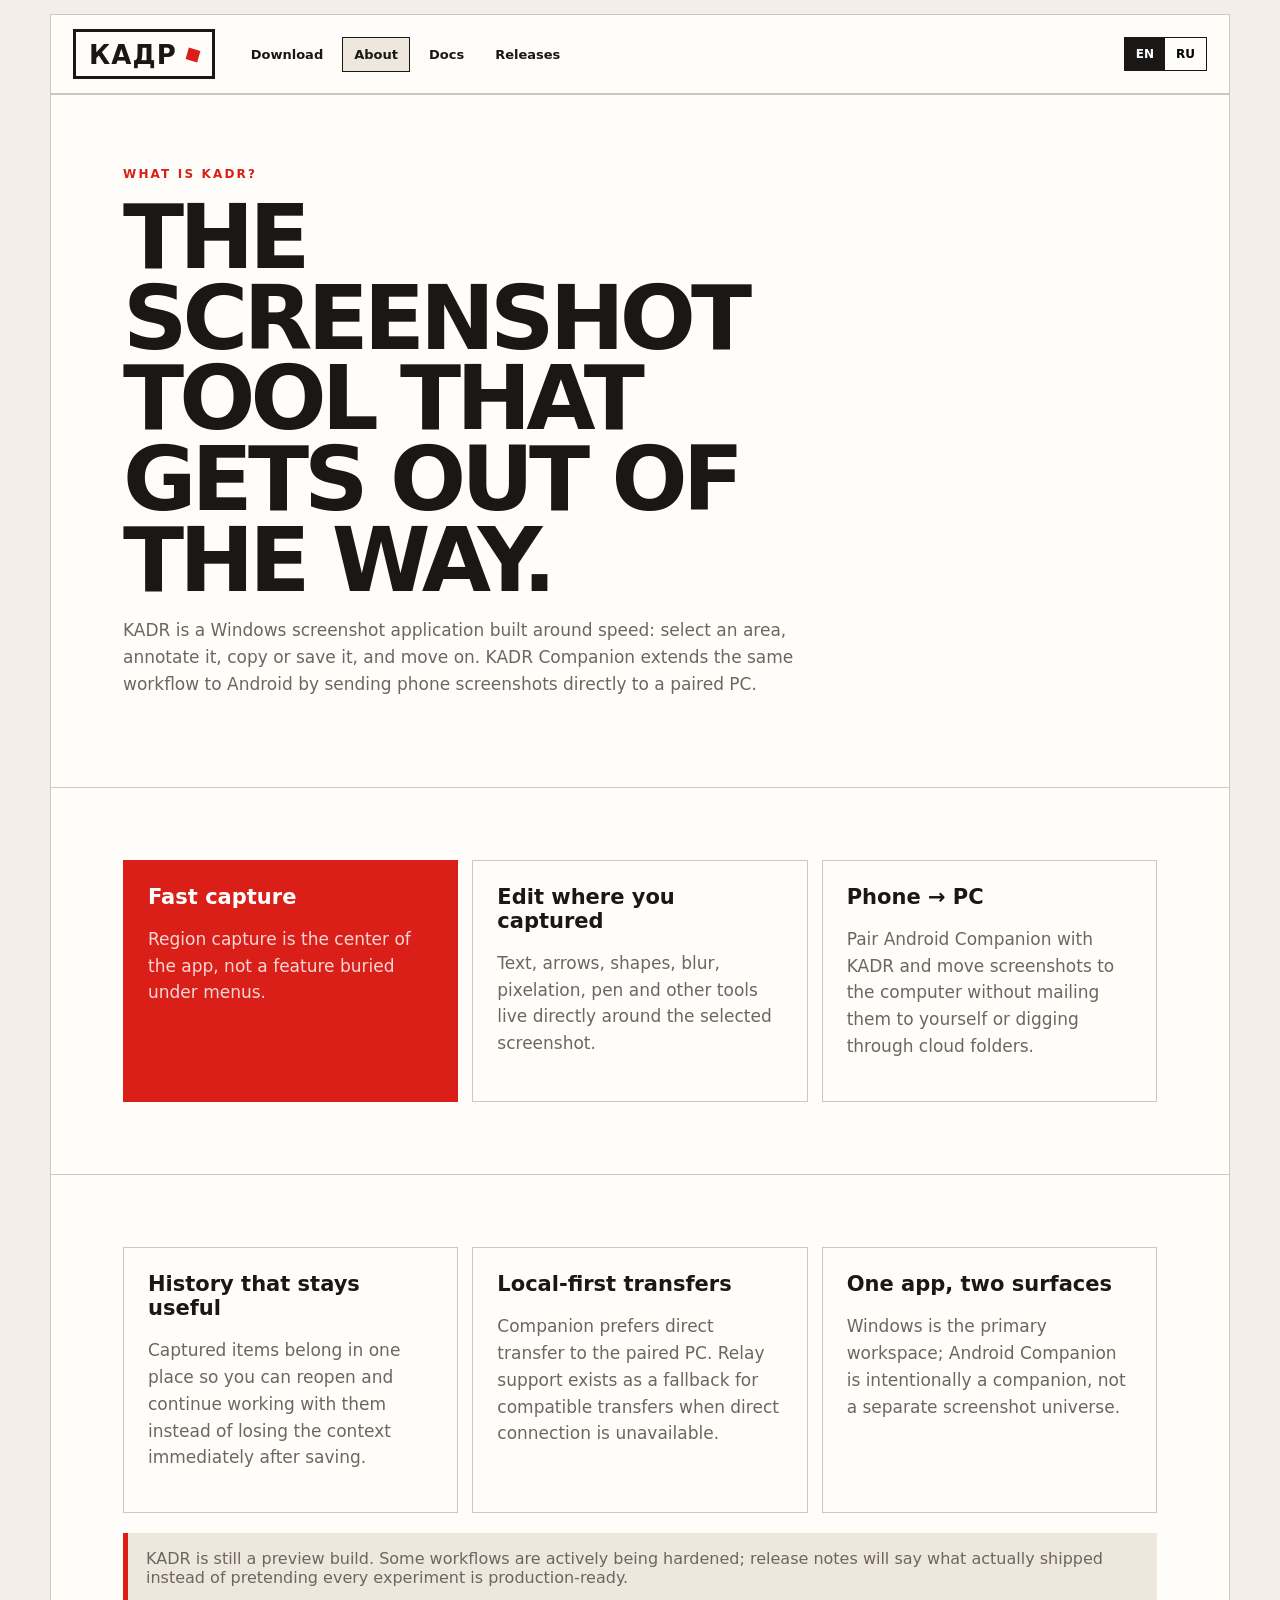
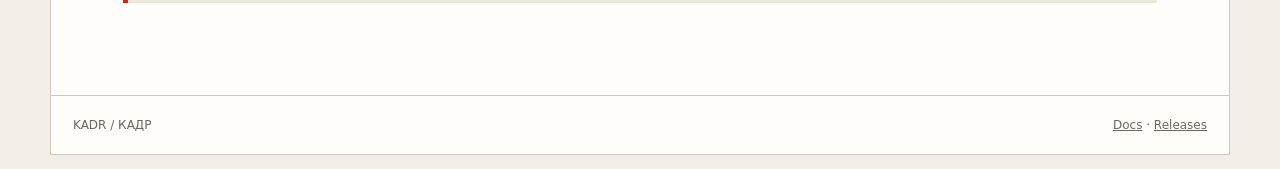
==== about/index.html @ d213fd7e "site: add bilingual KADR product description" ====
<!doctype html><html lang="en" data-ui-lang="en"><head><meta charset="utf-8"><meta name="viewport" content="width=device-width,initial-scale=1"><title>KADR / КАДР — About</title><meta name="description" content="What KADR is and how KADR Companion connects Android screenshots to your PC."><link rel="stylesheet" href="../assets/site.css"></head><body><div class="shell"><header class="topbar"><a class="brand" href="../">КАДР <i></i></a><nav class="nav"><a href="../" data-lang="en">Download</a><a href="../" data-lang="ru">Скачать</a><a class="active" href="./" data-lang="en">About</a><a class="active" href="./" data-lang="ru">О приложении</a><a href="../docs/">Docs</a><a href="../releases/" data-lang="en">Releases</a><a href="../releases/" data-lang="ru">Обновления</a></nav><div class="lang"><button data-lang-button="en">EN</button><button data-lang-button="ru">RU</button></div></header><section class="section"><div data-lang="en"><div class="eyebrow">What is KADR?</div><h1>THE SCREENSHOT TOOL THAT GETS OUT OF THE WAY.</h1><p>KADR is a Windows screenshot application built around speed: select an area, annotate it, copy or save it, and move on. KADR Companion extends the same workflow to Android by sending phone screenshots directly to a paired PC.</p></div><div data-lang="ru"><div class="eyebrow">Что такое КАДР?</div><h1>СКРИНШОТЕР, КОТОРЫЙ НЕ МЕШАЕТ РАБОТАТЬ.</h1><p>КАДР — приложение для скриншотов в Windows, построенное вокруг скорости: выделили область, при необходимости подписали или отметили, скопировали или сохранили — и дальше по делам. KADR Companion добавляет тот же принцип на Android: скриншоты с телефона можно отправлять прямо на подключённый ПК.</p></div></section><section class="section"><div class="grid"><article class="card red"><h3 data-lang="en">Fast capture</h3><h3 data-lang="ru">Быстрый захват</h3><p data-lang="en">Region capture is the center of the app, not a feature buried under menus.</p><p data-lang="ru">Захват области — основа приложения, а не функция, спрятанная в меню.</p></article><article class="card"><h3 data-lang="en">Edit where you captured</h3><h3 data-lang="ru">Редактирование на месте</h3><p data-lang="en">Text, arrows, shapes, blur, pixelation, pen and other tools live directly around the selected screenshot.</p><p data-lang="ru">Текст, стрелки, фигуры, размытие, пикселизация, перо и другие инструменты работают прямо вокруг выбранного фрагмента.</p></article><article class="card"><h3 data-lang="en">Phone → PC</h3><h3 data-lang="ru">Телефон → ПК</h3><p data-lang="en">Pair Android Companion with KADR and move screenshots to the computer without mailing them to yourself or digging through cloud folders.</p><p data-lang="ru">Подключите Android Companion к КАДР и переносите скриншоты на компьютер без писем самому себе и поиска по облачным папкам.</p></article></div></section><section class="section"><div class="grid"><article class="card"><h3 data-lang="en">History that stays useful</h3><h3 data-lang="ru">Полезная история</h3><p data-lang="en">Captured items belong in one place so you can reopen and continue working with them instead of losing the context immediately after saving.</p><p data-lang="ru">Снимки хранятся в одном месте, чтобы их можно было снова открыть и продолжить работу, а не терять контекст сразу после сохранения.</p></article><article class="card"><h3 data-lang="en">Local-first transfers</h3><h3 data-lang="ru">Передача прежде всего локально</h3><p data-lang="en">Companion prefers direct transfer to the paired PC. Relay support exists as a fallback for compatible transfers when direct connection is unavailable.</p><p data-lang="ru">Companion в первую очередь передаёт файлы напрямую на подключённый ПК. Relay используется как резервный путь для совместимых передач, когда прямое соединение недоступно.</p></article><article class="card"><h3 data-lang="en">One app, two surfaces</h3><h3 data-lang="ru">Одно приложение, два устройства</h3><p data-lang="en">Windows is the primary workspace; Android Companion is intentionally a companion, not a separate screenshot universe.</p><p data-lang="ru">Windows остаётся главным рабочим пространством; Android Companion — именно дополнение, а не отдельная вселенная скриншотов.</p></article></div><div class="note" data-lang="en">KADR is still a preview build. Some workflows are actively being hardened; release notes will say what actually shipped instead of pretending every experiment is production-ready.</div><div class="note" data-lang="ru">КАДР пока находится в стадии preview. Некоторые сценарии ещё активно укрепляются; в обновлениях будет написано только то, что действительно вышло, без попыток выдавать каждый эксперимент за готовый production.</div></section><footer class="footer"><span>KADR / КАДР</span><span><a href="../docs/">Docs</a> · <a href="../releases/">Releases</a></span></footer></div><script src="../assets/site.js"></script></body></html>
---- assets/site.css ----
:root{--paper:#f3eee7;--ink:#191816;--muted:#6d665f;--red:#d91f18;--line:#cfc7bd;--white:#fffdf9;--panel:#eee7de;--yellow:#e5c94b}
*{box-sizing:border-box}html{scroll-behavior:smooth}body{margin:0;min-height:100vh;background:var(--paper);color:var(--ink);font-family:Inter,ui-sans-serif,system-ui,-apple-system,BlinkMacSystemFont,"Segoe UI",sans-serif}a{color:inherit}.shell{width:min(1180px,calc(100% - 28px));margin:14px auto;border:1px solid var(--line);background:var(--white);min-height:calc(100vh - 28px)}.topbar{min-height:76px;border-bottom:1px solid var(--line);display:flex;align-items:center;gap:24px;padding:14px 22px;position:relative}.brand{display:inline-flex;align-items:center;gap:10px;border:3px solid var(--ink);padding:10px 13px 8px;font-size:26px;line-height:1;font-weight:900;letter-spacing:.04em;text-decoration:none}.brand i{display:block;width:12px;height:12px;background:var(--red);transform:rotate(16deg)}.nav{display:flex;gap:7px;flex-wrap:wrap}.nav a{padding:9px 11px;text-decoration:none;font-size:13px;font-weight:800;border:1px solid transparent}.nav a:hover,.nav a.active{border-color:var(--ink);background:var(--panel)}.lang{margin-left:auto;display:flex;border:1px solid var(--ink);background:var(--white)}.lang button{border:0;background:transparent;padding:9px 11px;font:inherit;font-size:12px;font-weight:900;cursor:pointer}.lang button.active{background:var(--ink);color:white}.hero{display:grid;grid-template-columns:1.14fr .86fr;min-height:610px}.hero-copy{padding:clamp(34px,6vw,76px);display:flex;flex-direction:column;justify-content:center}.eyebrow{color:var(--red);font-size:12px;font-weight:900;letter-spacing:.18em;text-transform:uppercase;margin-bottom:16px}h1{margin:0;font-size:clamp(48px,7vw,90px);line-height:.9;letter-spacing:-.055em;max-width:760px}h2{font-size:clamp(28px,4vw,48px);line-height:1;letter-spacing:-.035em;margin:0 0 18px}h3{font-size:21px;margin:0 0 10px}p{font-size:17px;line-height:1.58;color:var(--muted);max-width:720px}.hero-side{border-left:1px solid var(--line);background:var(--panel);padding:clamp(30px,5vw,58px);display:flex;flex-direction:column;justify-content:center;gap:14px;position:relative;overflow:hidden}.hero-side:before{content:"";position:absolute;width:220px;height:34px;background:var(--red);right:-65px;top:60px;transform:rotate(-34deg)}.button{min-height:72px;border:2px solid var(--ink);background:var(--white);text-decoration:none;padding:15px 18px;display:flex;align-items:center;justify-content:space-between;gap:16px;font-weight:900}.button:hover{transform:translate(-2px,-2px)}.button.primary{background:var(--red);border-color:var(--red);color:white}.button small{display:block;font-weight:600;opacity:.7;margin-top:3px}.arrow{font-size:28px}.section{padding:clamp(32px,6vw,72px);border-top:1px solid var(--line)}.grid{display:grid;grid-template-columns:repeat(3,1fr);gap:14px}.card{border:1px solid var(--line);background:var(--white);padding:24px;min-height:180px}.card.red{background:var(--red);color:white;border-color:var(--red)}.card.red p{color:rgba(255,255,255,.82)}.card a{font-weight:900;text-decoration:none}.meta{font-size:12px;color:var(--muted);letter-spacing:.08em;text-transform:uppercase}.doc-layout{display:grid;grid-template-columns:260px 1fr}.sidebar{border-right:1px solid var(--line);padding:28px 22px;background:var(--panel)}.sidebar a{display:block;padding:10px 0;text-decoration:none;font-weight:800;font-size:14px}.content{padding:clamp(32px,6vw,70px);max-width:900px}.content h2{margin-top:44px;font-size:32px}.content h2:first-child{margin-top:0}.content h3{margin-top:28px}.content code{background:var(--panel);padding:2px 6px;border:1px solid var(--line)}.note{border-left:5px solid var(--red);background:var(--panel);padding:16px 18px;margin:20px 0;color:var(--muted)}.release-list{display:grid;gap:14px}.release{border:1px solid var(--line);padding:26px;text-decoration:none;display:grid;grid-template-columns:130px 1fr auto;gap:20px;align-items:start}.release:hover{background:var(--panel)}.release .version{font-weight:950;font-size:18px}.release h3{font-size:26px;margin:0 0 8px}.release p{margin:0}.release-article{padding:clamp(36px,7vw,86px);max-width:900px}.release-article h1{font-size:clamp(46px,7vw,78px)}.release-article .lede{font-size:21px}.release-article ul{font-size:17px;line-height:1.6;color:var(--muted)}.footer{border-top:1px solid var(--line);padding:22px;font-size:12px;color:var(--muted);display:flex;justify-content:space-between;gap:20px;flex-wrap:wrap}[data-lang]{display:none}html[data-ui-lang="en"] [data-lang="en"],html[data-ui-lang="ru"] [data-lang="ru"]{display:block}
@media(max-width:820px){.topbar{align-items:flex-start;flex-wrap:wrap}.nav{order:3;width:100%}.lang{position:absolute;right:18px;top:18px}.hero{grid-template-columns:1fr}.hero-side{border-left:0;border-top:1px solid var(--line);padding-top:76px}.grid{grid-template-columns:1fr}.doc-layout{grid-template-columns:1fr}.sidebar{border-right:0;border-bottom:1px solid var(--line)}.release{grid-template-columns:1fr}.shell{width:calc(100% - 16px);margin:8px auto;min-height:calc(100vh - 16px)}h1{font-size:50px}}
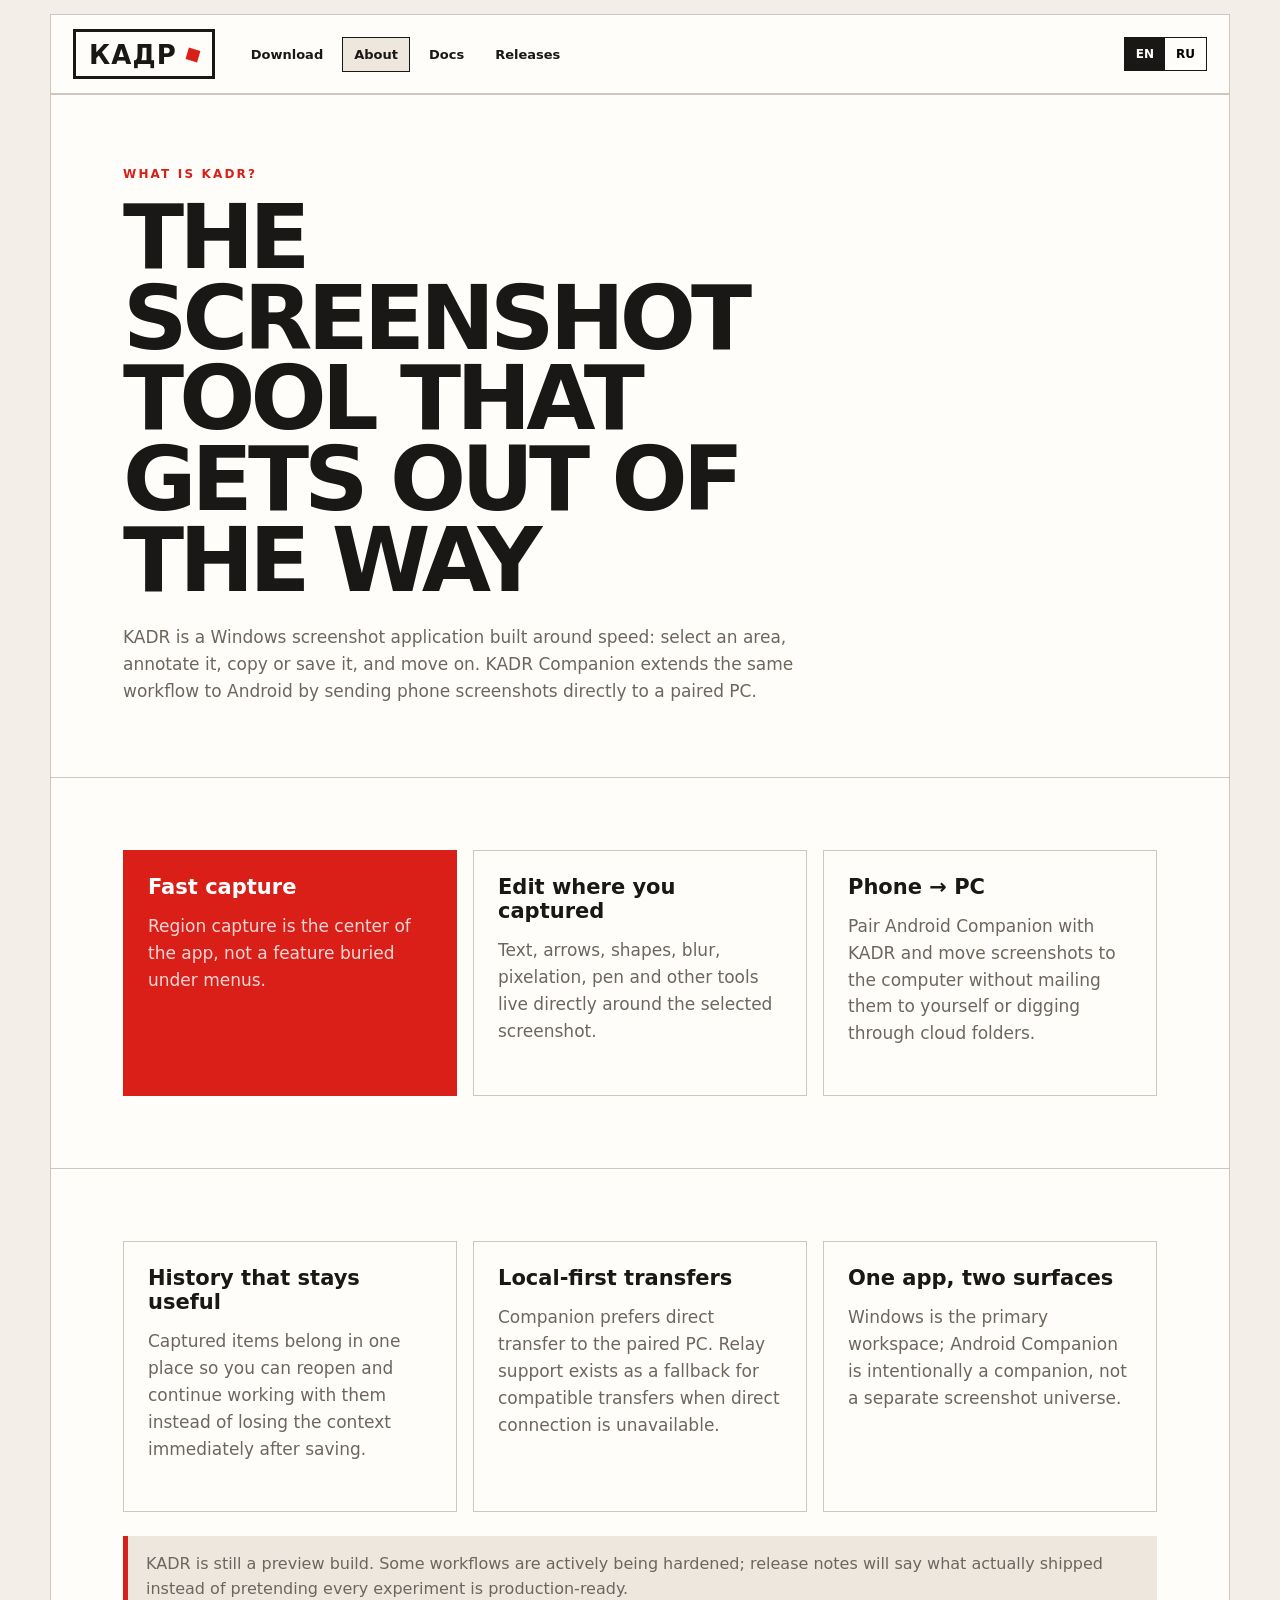
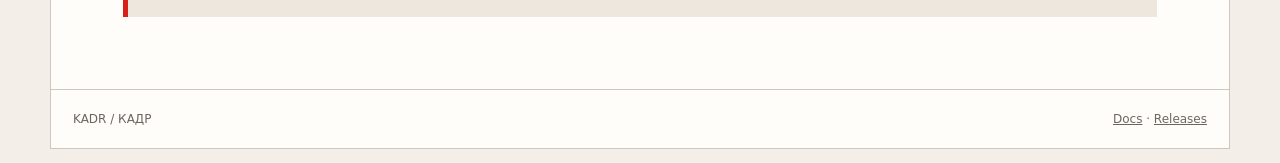
==== commit 0ea7cecd: "content: clean heading punctuation on about page" ====
--- a/about/index.html
+++ b/about/index.html
@@ -1 +1 @@
-<!doctype html><html lang="en" data-ui-lang="en"><head><meta charset="utf-8"><meta name="viewport" content="width=device-width,initial-scale=1"><title>KADR / КАДР — About</title><meta name="description" content="What KADR is and how KADR Companion connects Android screenshots to your PC."><link rel="stylesheet" href="../assets/site.css"></head><body><div class="shell"><header class="topbar"><a class="brand" href="../">КАДР <i></i></a><nav class="nav"><a href="../" data-lang="en">Download</a><a href="../" data-lang="ru">Скачать</a><a class="active" href="./" data-lang="en">About</a><a class="active" href="./" data-lang="ru">О приложении</a><a href="../docs/">Docs</a><a href="../releases/" data-lang="en">Releases</a><a href="../releases/" data-lang="ru">Обновления</a></nav><div class="lang"><button data-lang-button="en">EN</button><button data-lang-button="ru">RU</button></div></header><section class="section"><div data-lang="en"><div class="eyebrow">What is KADR?</div><h1>THE SCREENSHOT TOOL THAT GETS OUT OF THE WAY.</h1><p>KADR is a Windows screenshot application built around speed: select an area, annotate it, copy or save it, and move on. KADR Companion extends the same workflow to Android by sending phone screenshots directly to a paired PC.</p></div><div data-lang="ru"><div class="eyebrow">Что такое КАДР?</div><h1>СКРИНШОТЕР, КОТОРЫЙ НЕ МЕШАЕТ РАБОТАТЬ.</h1><p>КАДР — приложение для скриншотов в Windows, построенное вокруг скорости: выделили область, при необходимости подписали или отметили, скопировали или сохранили — и дальше по делам. KADR Companion добавляет тот же принцип на Android: скриншоты с телефона можно отправлять прямо на подключённый ПК.</p></div></section><section class="section"><div class="grid"><article class="card red"><h3 data-lang="en">Fast capture</h3><h3 data-lang="ru">Быстрый захват</h3><p data-lang="en">Region capture is the center of the app, not a feature buried under menus.</p><p data-lang="ru">Захват области — основа приложения, а не функция, спрятанная в меню.</p></article><article class="card"><h3 data-lang="en">Edit where you captured</h3><h3 data-lang="ru">Редактирование на месте</h3><p data-lang="en">Text, arrows, shapes, blur, pixelation, pen and other tools live directly around the selected screenshot.</p><p data-lang="ru">Текст, стрелки, фигуры, размытие, пикселизация, перо и другие инструменты работают прямо вокруг выбранного фрагмента.</p></article><article class="card"><h3 data-lang="en">Phone → PC</h3><h3 data-lang="ru">Телефон → ПК</h3><p data-lang="en">Pair Android Companion with KADR and move screenshots to the computer without mailing them to yourself or digging through cloud folders.</p><p data-lang="ru">Подключите Android Companion к КАДР и переносите скриншоты на компьютер без писем самому себе и поиска по облачным папкам.</p></article></div></section><section class="section"><div class="grid"><article class="card"><h3 data-lang="en">History that stays useful</h3><h3 data-lang="ru">Полезная история</h3><p data-lang="en">Captured items belong in one place so you can reopen and continue working with them instead of losing the context immediately after saving.</p><p data-lang="ru">Снимки хранятся в одном месте, чтобы их можно было снова открыть и продолжить работу, а не терять контекст сразу после сохранения.</p></article><article class="card"><h3 data-lang="en">Local-first transfers</h3><h3 data-lang="ru">Передача прежде всего локально</h3><p data-lang="en">Companion prefers direct transfer to the paired PC. Relay support exists as a fallback for compatible transfers when direct connection is unavailable.</p><p data-lang="ru">Companion в первую очередь передаёт файлы напрямую на подключённый ПК. Relay используется как резервный путь для совместимых передач, когда прямое соединение недоступно.</p></article><article class="card"><h3 data-lang="en">One app, two surfaces</h3><h3 data-lang="ru">Одно приложение, два устройства</h3><p data-lang="en">Windows is the primary workspace; Android Companion is intentionally a companion, not a separate screenshot universe.</p><p data-lang="ru">Windows остаётся главным рабочим пространством; Android Companion — именно дополнение, а не отдельная вселенная скриншотов.</p></article></div><div class="note" data-lang="en">KADR is still a preview build. Some workflows are actively being hardened; release notes will say what actually shipped instead of pretending every experiment is production-ready.</div><div class="note" data-lang="ru">КАДР пока находится в стадии preview. Некоторые сценарии ещё активно укрепляются; в обновлениях будет написано только то, что действительно вышло, без попыток выдавать каждый эксперимент за готовый production.</div></section><footer class="footer"><span>KADR / КАДР</span><span><a href="../docs/">Docs</a> · <a href="../releases/">Releases</a></span></footer></div><script src="../assets/site.js"></script></body></html>+<!doctype html><html lang="en" data-ui-lang="en"><head><meta charset="utf-8"><meta name="viewport" content="width=device-width,initial-scale=1"><title>KADR / КАДР — About</title><meta name="description" content="What KADR is and how KADR Companion connects Android screenshots to your PC."><link rel="stylesheet" href="../assets/site.css"></head><body><div class="shell"><header class="topbar"><a class="brand" href="../">КАДР <i></i></a><nav class="nav"><a href="../" data-lang="en">Download</a><a href="../" data-lang="ru">Скачать</a><a class="active" href="./" data-lang="en">About</a><a class="active" href="./" data-lang="ru">О приложении</a><a href="../docs/">Docs</a><a href="../releases/" data-lang="en">Releases</a><a href="../releases/" data-lang="ru">Обновления</a></nav><div class="lang"><button data-lang-button="en">EN</button><button data-lang-button="ru">RU</button></div></header><section class="section"><div data-lang="en"><div class="eyebrow">What is KADR?</div><h1>THE SCREENSHOT TOOL THAT GETS OUT OF THE WAY</h1><p>KADR is a Windows screenshot application built around speed: select an area, annotate it, copy or save it, and move on. KADR Companion extends the same workflow to Android by sending phone screenshots directly to a paired PC.</p></div><div data-lang="ru"><div class="eyebrow">Что такое КАДР?</div><h1>СКРИНШОТЕР, КОТОРЫЙ НЕ МЕШАЕТ РАБОТАТЬ</h1><p>КАДР — приложение для скриншотов в Windows, построенное вокруг скорости: выделили область, при необходимости подписали или отметили, скопировали или сохранили — и дальше по делам. KADR Companion добавляет тот же принцип на Android: скриншоты с телефона можно отправлять прямо на подключённый ПК.</p></div></section><section class="section"><div class="grid"><article class="card red"><h3 data-lang="en">Fast capture</h3><h3 data-lang="ru">Быстрый захват</h3><p data-lang="en">Region capture is the center of the app, not a feature buried under menus.</p><p data-lang="ru">Захват области — основа приложения, а не функция, спрятанная в меню.</p></article><article class="card"><h3 data-lang="en">Edit where you captured</h3><h3 data-lang="ru">Редактирование на месте</h3><p data-lang="en">Text, arrows, shapes, blur, pixelation, pen and other tools live directly around the selected screenshot.</p><p data-lang="ru">Текст, стрелки, фигуры, размытие, пикселизация, перо и другие инструменты работают прямо вокруг выбранного фрагмента.</p></article><article class="card"><h3 data-lang="en">Phone → PC</h3><h3 data-lang="ru">Телефон → ПК</h3><p data-lang="en">Pair Android Companion with KADR and move screenshots to the computer without mailing them to yourself or digging through cloud folders.</p><p data-lang="ru">Подключите Android Companion к КАДР и переносите скриншоты на компьютер без писем самому себе и поиска по облачным папкам.</p></article></div></section><section class="section"><div class="grid"><article class="card"><h3 data-lang="en">History that stays useful</h3><h3 data-lang="ru">Полезная история</h3><p data-lang="en">Captured items belong in one place so you can reopen and continue working with them instead of losing the context immediately after saving.</p><p data-lang="ru">Снимки хранятся в одном месте, чтобы их можно было снова открыть и продолжить работу, а не терять контекст сразу после сохранения.</p></article><article class="card"><h3 data-lang="en">Local-first transfers</h3><h3 data-lang="ru">Передача прежде всего локально</h3><p data-lang="en">Companion prefers direct transfer to the paired PC. Relay support exists as a fallback for compatible transfers when direct connection is unavailable.</p><p data-lang="ru">Companion в первую очередь передаёт файлы напрямую на подключённый ПК. Relay используется как резервный путь для совместимых передач, когда прямое соединение недоступно.</p></article><article class="card"><h3 data-lang="en">One app, two surfaces</h3><h3 data-lang="ru">Одно приложение, два устройства</h3><p data-lang="en">Windows is the primary workspace; Android Companion is intentionally a companion, not a separate screenshot universe.</p><p data-lang="ru">Windows остаётся главным рабочим пространством; Android Companion — именно дополнение, а не отдельная вселенная скриншотов.</p></article></div><div class="note" data-lang="en">KADR is still a preview build. Some workflows are actively being hardened; release notes will say what actually shipped instead of pretending every experiment is production-ready.</div><div class="note" data-lang="ru">КАДР пока находится в стадии preview. Некоторые сценарии ещё активно укрепляются; в обновлениях будет написано только то, что действительно вышло, без попыток выдавать каждый эксперимент за готовый production.</div></section><footer class="footer"><span>KADR / КАДР</span><span><a href="../docs/">Docs</a> · <a href="../releases/">Releases</a></span></footer></div><script src="../assets/site.js"></script></body></html>
--- a/assets/site.css
+++ b/assets/site.css
@@ -1,3 +1,67 @@
-:root{--paper:#f3eee7;--ink:#191816;--muted:#6d665f;--red:#d91f18;--line:#cfc7bd;--white:#fffdf9;--panel:#eee7de;--yellow:#e5c94b}
-*{box-sizing:border-box}html{scroll-behavior:smooth}body{margin:0;min-height:100vh;background:var(--paper);color:var(--ink);font-family:Inter,ui-sans-serif,system-ui,-apple-system,BlinkMacSystemFont,"Segoe UI",sans-serif}a{color:inherit}.shell{width:min(1180px,calc(100% - 28px));margin:14px auto;border:1px solid var(--line);background:var(--white);min-height:calc(100vh - 28px)}.topbar{min-height:76px;border-bottom:1px solid var(--line);display:flex;align-items:center;gap:24px;padding:14px 22px;position:relative}.brand{display:inline-flex;align-items:center;gap:10px;border:3px solid var(--ink);padding:10px 13px 8px;font-size:26px;line-height:1;font-weight:900;letter-spacing:.04em;text-decoration:none}.brand i{display:block;width:12px;height:12px;background:var(--red);transform:rotate(16deg)}.nav{display:flex;gap:7px;flex-wrap:wrap}.nav a{padding:9px 11px;text-decoration:none;font-size:13px;font-weight:800;border:1px solid transparent}.nav a:hover,.nav a.active{border-color:var(--ink);background:var(--panel)}.lang{margin-left:auto;display:flex;border:1px solid var(--ink);background:var(--white)}.lang button{border:0;background:transparent;padding:9px 11px;font:inherit;font-size:12px;font-weight:900;cursor:pointer}.lang button.active{background:var(--ink);color:white}.hero{display:grid;grid-template-columns:1.14fr .86fr;min-height:610px}.hero-copy{padding:clamp(34px,6vw,76px);display:flex;flex-direction:column;justify-content:center}.eyebrow{color:var(--red);font-size:12px;font-weight:900;letter-spacing:.18em;text-transform:uppercase;margin-bottom:16px}h1{margin:0;font-size:clamp(48px,7vw,90px);line-height:.9;letter-spacing:-.055em;max-width:760px}h2{font-size:clamp(28px,4vw,48px);line-height:1;letter-spacing:-.035em;margin:0 0 18px}h3{font-size:21px;margin:0 0 10px}p{font-size:17px;line-height:1.58;color:var(--muted);max-width:720px}.hero-side{border-left:1px solid var(--line);background:var(--panel);padding:clamp(30px,5vw,58px);display:flex;flex-direction:column;justify-content:center;gap:14px;position:relative;overflow:hidden}.hero-side:before{content:"";position:absolute;width:220px;height:34px;background:var(--red);right:-65px;top:60px;transform:rotate(-34deg)}.button{min-height:72px;border:2px solid var(--ink);background:var(--white);text-decoration:none;padding:15px 18px;display:flex;align-items:center;justify-content:space-between;gap:16px;font-weight:900}.button:hover{transform:translate(-2px,-2px)}.button.primary{background:var(--red);border-color:var(--red);color:white}.button small{display:block;font-weight:600;opacity:.7;margin-top:3px}.arrow{font-size:28px}.section{padding:clamp(32px,6vw,72px);border-top:1px solid var(--line)}.grid{display:grid;grid-template-columns:repeat(3,1fr);gap:14px}.card{border:1px solid var(--line);background:var(--white);padding:24px;min-height:180px}.card.red{background:var(--red);color:white;border-color:var(--red)}.card.red p{color:rgba(255,255,255,.82)}.card a{font-weight:900;text-decoration:none}.meta{font-size:12px;color:var(--muted);letter-spacing:.08em;text-transform:uppercase}.doc-layout{display:grid;grid-template-columns:260px 1fr}.sidebar{border-right:1px solid var(--line);padding:28px 22px;background:var(--panel)}.sidebar a{display:block;padding:10px 0;text-decoration:none;font-weight:800;font-size:14px}.content{padding:clamp(32px,6vw,70px);max-width:900px}.content h2{margin-top:44px;font-size:32px}.content h2:first-child{margin-top:0}.content h3{margin-top:28px}.content code{background:var(--panel);padding:2px 6px;border:1px solid var(--line)}.note{border-left:5px solid var(--red);background:var(--panel);padding:16px 18px;margin:20px 0;color:var(--muted)}.release-list{display:grid;gap:14px}.release{border:1px solid var(--line);padding:26px;text-decoration:none;display:grid;grid-template-columns:130px 1fr auto;gap:20px;align-items:start}.release:hover{background:var(--panel)}.release .version{font-weight:950;font-size:18px}.release h3{font-size:26px;margin:0 0 8px}.release p{margin:0}.release-article{padding:clamp(36px,7vw,86px);max-width:900px}.release-article h1{font-size:clamp(46px,7vw,78px)}.release-article .lede{font-size:21px}.release-article ul{font-size:17px;line-height:1.6;color:var(--muted)}.footer{border-top:1px solid var(--line);padding:22px;font-size:12px;color:var(--muted);display:flex;justify-content:space-between;gap:20px;flex-wrap:wrap}[data-lang]{display:none}html[data-ui-lang="en"] [data-lang="en"],html[data-ui-lang="ru"] [data-lang="ru"]{display:block}
-@media(max-width:820px){.topbar{align-items:flex-start;flex-wrap:wrap}.nav{order:3;width:100%}.lang{position:absolute;right:18px;top:18px}.hero{grid-template-columns:1fr}.hero-side{border-left:0;border-top:1px solid var(--line);padding-top:76px}.grid{grid-template-columns:1fr}.doc-layout{grid-template-columns:1fr}.sidebar{border-right:0;border-bottom:1px solid var(--line)}.release{grid-template-columns:1fr}.shell{width:calc(100% - 16px);margin:8px auto;min-height:calc(100vh - 16px)}h1{font-size:50px}}+:root{--paper:#f3eee7;--ink:#191816;--muted:#6d665f;--red:#d91f18;--line:#cfc7bd;--white:#fffdf9;--panel:#eee7de;--yellow:#e5c94b;--s1:8px;--s2:12px;--s3:16px;--s4:24px;--s5:32px;--s6:48px;--s7:64px}
+*{box-sizing:border-box}
+html{scroll-behavior:smooth}
+body{margin:0;min-height:100vh;background:var(--paper);color:var(--ink);font-family:Inter,ui-sans-serif,system-ui,-apple-system,BlinkMacSystemFont,"Segoe UI",sans-serif}
+a{color:inherit}
+p{margin:0;font-size:17px;line-height:1.58;color:var(--muted);max-width:720px}
+.shell{width:min(1180px,calc(100% - 28px));margin:14px auto;border:1px solid var(--line);background:var(--white);min-height:calc(100vh - 28px)}
+.topbar{min-height:76px;border-bottom:1px solid var(--line);display:flex;align-items:center;gap:var(--s4);padding:14px 22px;position:relative}
+.brand{display:inline-flex;align-items:center;gap:10px;border:3px solid var(--ink);padding:10px 13px 8px;font-size:26px;line-height:1;font-weight:900;letter-spacing:.04em;text-decoration:none;flex:0 0 auto}
+.brand i{display:block;width:12px;height:12px;background:var(--red);transform:rotate(16deg)}
+.nav{display:flex;gap:7px;flex-wrap:wrap;align-items:center}
+.nav a{padding:9px 11px;text-decoration:none;font-size:13px;font-weight:800;border:1px solid transparent}
+.nav a:hover,.nav a.active{border-color:var(--ink);background:var(--panel)}
+.lang{margin-left:auto;display:flex;border:1px solid var(--ink);background:var(--white);flex:0 0 auto}
+.lang button{border:0;background:transparent;padding:9px 11px;font:inherit;font-size:12px;font-weight:900;cursor:pointer}
+.lang button.active{background:var(--ink);color:white}
+.hero{display:grid;grid-template-columns:1.14fr .86fr;min-height:610px}
+.hero-copy{padding:clamp(40px,6vw,76px);display:flex;flex-direction:column;justify-content:center}
+.hero-copy p{margin-top:var(--s4)}
+.eyebrow{color:var(--red);font-size:12px;font-weight:900;letter-spacing:.18em;text-transform:uppercase;margin-bottom:var(--s3)}
+h1{margin:0;font-size:clamp(48px,7vw,90px);line-height:.9;letter-spacing:-.055em;max-width:760px}
+h2{font-size:clamp(28px,4vw,48px);line-height:1;letter-spacing:-.035em;margin:0 0 var(--s3)}
+h3{font-size:21px;line-height:1.15;margin:0 0 var(--s2)}
+.hero-side{border-left:1px solid var(--line);background:var(--panel);padding:clamp(36px,5vw,58px);display:flex;flex-direction:column;justify-content:center;gap:14px;position:relative;overflow:hidden}
+.hero-side:before{content:"";position:absolute;width:220px;height:34px;background:var(--red);right:-65px;top:60px;transform:rotate(-34deg)}
+.hero-side>div:first-of-type{margin-bottom:2px}
+.hero-side .meta{margin-top:2px}
+.button{min-height:72px;border:2px solid var(--ink);background:var(--white);text-decoration:none;padding:15px 18px;display:flex;align-items:center;justify-content:space-between;gap:var(--s3);font-weight:900}
+.button:hover{transform:translate(-2px,-2px)}
+.button.primary{background:var(--red);border-color:var(--red);color:white}
+.button small{display:block;font-weight:600;opacity:.7;margin-top:4px}
+.arrow{font-size:28px}
+.section{padding:clamp(40px,6vw,72px);border-top:1px solid var(--line)}
+.section>[data-lang]>p{margin-top:var(--s4)}
+.section>p+ p,.section [data-lang]>p+p{margin-top:var(--s3)}
+.grid{display:grid;grid-template-columns:repeat(3,1fr);gap:var(--s3)}
+.card{border:1px solid var(--line);background:var(--white);padding:var(--s4);min-height:180px;display:flex;flex-direction:column}
+.card.red{background:var(--red);color:white;border-color:var(--red)}
+.card.red p{color:rgba(255,255,255,.82)}
+.card p{margin-top:2px;margin-bottom:var(--s4)}
+.card a{font-weight:900;text-decoration:none;margin-top:auto}
+.meta{font-size:12px;line-height:1.45;color:var(--muted);letter-spacing:.08em;text-transform:uppercase}
+.doc-layout{display:grid;grid-template-columns:260px 1fr}
+.sidebar{border-right:1px solid var(--line);padding:var(--s5) 22px;background:var(--panel)}
+.sidebar a{display:block;padding:9px 0;text-decoration:none;font-weight:800;font-size:14px;line-height:1.35}
+.sidebar a+a{margin-top:2px}
+.content{padding:clamp(40px,6vw,70px);max-width:900px}
+.content>section+section{margin-top:56px}
+.content h2{margin:0 0 var(--s3);font-size:32px}
+.content h3{margin:var(--s5) 0 var(--s2)}
+.content p+p{margin-top:var(--s3)}
+.content code{background:var(--panel);padding:2px 6px;border:1px solid var(--line)}
+.note{border-left:5px solid var(--red);background:var(--panel);padding:var(--s3) 18px;margin:var(--s4) 0 0;color:var(--muted);line-height:1.55}
+.release-list{display:grid;gap:var(--s3)}
+.release{border:1px solid var(--line);padding:26px;text-decoration:none;display:grid;grid-template-columns:130px 1fr auto;gap:20px;align-items:start}
+.release:hover{background:var(--panel)}
+.release .version{font-weight:950;font-size:18px}
+.release h3{font-size:26px;margin:0 0 var(--s1)}
+.release p{margin:0}
+.release-article{padding:clamp(40px,7vw,86px);max-width:900px}
+.release-article h1{font-size:clamp(46px,7vw,78px)}
+.release-article .lede{font-size:21px;margin-top:var(--s4)}
+.release-article ul{font-size:17px;line-height:1.6;color:var(--muted);margin:var(--s4) 0 0;padding-left:22px}
+.footer{border-top:1px solid var(--line);padding:22px;font-size:12px;color:var(--muted);display:flex;justify-content:space-between;gap:20px;flex-wrap:wrap}
+[data-lang]{display:none}
+html[data-ui-lang="en"] [data-lang="en"],html[data-ui-lang="ru"] [data-lang="ru"]{display:block}
+@media(max-width:820px){.topbar{align-items:flex-start;flex-wrap:wrap;gap:var(--s3)}.nav{order:3;width:100%;margin-top:2px}.lang{position:absolute;right:18px;top:18px}.hero{grid-template-columns:1fr}.hero-side{border-left:0;border-top:1px solid var(--line);padding-top:76px}.grid{grid-template-columns:1fr}.doc-layout{grid-template-columns:1fr}.sidebar{border-right:0;border-bottom:1px solid var(--line);padding:var(--s4)}.content>section+section{margin-top:44px}.release{grid-template-columns:1fr}.shell{width:calc(100% - 16px);margin:8px auto;min-height:calc(100vh - 16px)}h1{font-size:50px}}
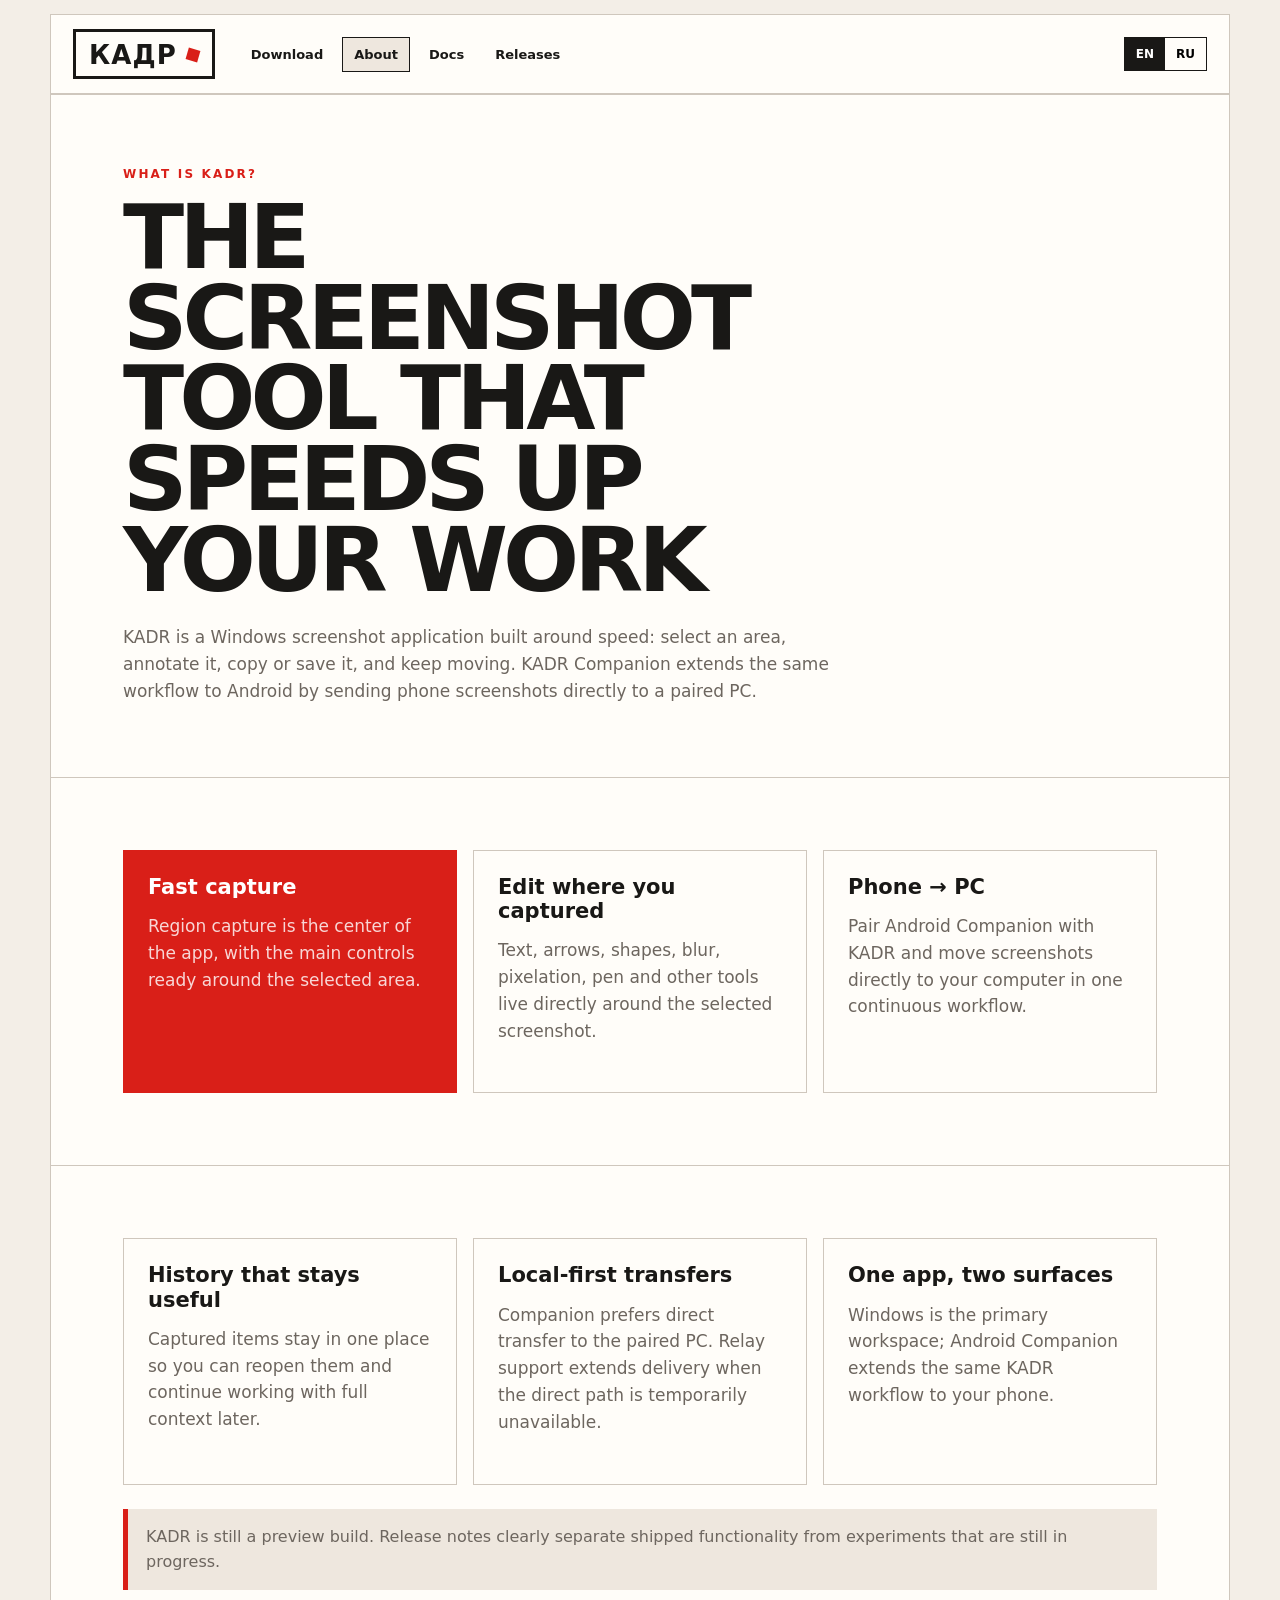
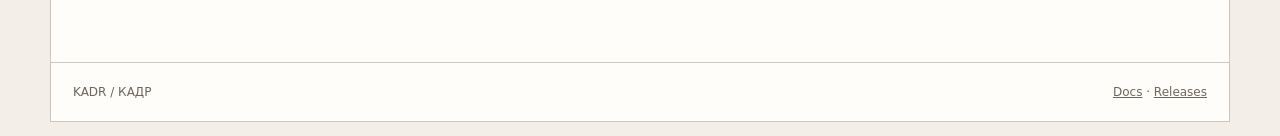
==== commit dea37d89: "copy: make KADR benefits explicitly positive" ====
--- a/about/index.html
+++ b/about/index.html
@@ -1 +1 @@
-<!doctype html><html lang="en" data-ui-lang="en"><head><meta charset="utf-8"><meta name="viewport" content="width=device-width,initial-scale=1"><title>KADR / КАДР — About</title><meta name="description" content="What KADR is and how KADR Companion connects Android screenshots to your PC."><link rel="stylesheet" href="../assets/site.css"></head><body><div class="shell"><header class="topbar"><a class="brand" href="../">КАДР <i></i></a><nav class="nav"><a href="../" data-lang="en">Download</a><a href="../" data-lang="ru">Скачать</a><a class="active" href="./" data-lang="en">About</a><a class="active" href="./" data-lang="ru">О приложении</a><a href="../docs/">Docs</a><a href="../releases/" data-lang="en">Releases</a><a href="../releases/" data-lang="ru">Обновления</a></nav><div class="lang"><button data-lang-button="en">EN</button><button data-lang-button="ru">RU</button></div></header><section class="section"><div data-lang="en"><div class="eyebrow">What is KADR?</div><h1>THE SCREENSHOT TOOL THAT GETS OUT OF THE WAY</h1><p>KADR is a Windows screenshot application built around speed: select an area, annotate it, copy or save it, and move on. KADR Companion extends the same workflow to Android by sending phone screenshots directly to a paired PC.</p></div><div data-lang="ru"><div class="eyebrow">Что такое КАДР?</div><h1>СКРИНШОТЕР, КОТОРЫЙ НЕ МЕШАЕТ РАБОТАТЬ</h1><p>КАДР — приложение для скриншотов в Windows, построенное вокруг скорости: выделили область, при необходимости подписали или отметили, скопировали или сохранили — и дальше по делам. KADR Companion добавляет тот же принцип на Android: скриншоты с телефона можно отправлять прямо на подключённый ПК.</p></div></section><section class="section"><div class="grid"><article class="card red"><h3 data-lang="en">Fast capture</h3><h3 data-lang="ru">Быстрый захват</h3><p data-lang="en">Region capture is the center of the app, not a feature buried under menus.</p><p data-lang="ru">Захват области — основа приложения, а не функция, спрятанная в меню.</p></article><article class="card"><h3 data-lang="en">Edit where you captured</h3><h3 data-lang="ru">Редактирование на месте</h3><p data-lang="en">Text, arrows, shapes, blur, pixelation, pen and other tools live directly around the selected screenshot.</p><p data-lang="ru">Текст, стрелки, фигуры, размытие, пикселизация, перо и другие инструменты работают прямо вокруг выбранного фрагмента.</p></article><article class="card"><h3 data-lang="en">Phone → PC</h3><h3 data-lang="ru">Телефон → ПК</h3><p data-lang="en">Pair Android Companion with KADR and move screenshots to the computer without mailing them to yourself or digging through cloud folders.</p><p data-lang="ru">Подключите Android Companion к КАДР и переносите скриншоты на компьютер без писем самому себе и поиска по облачным папкам.</p></article></div></section><section class="section"><div class="grid"><article class="card"><h3 data-lang="en">History that stays useful</h3><h3 data-lang="ru">Полезная история</h3><p data-lang="en">Captured items belong in one place so you can reopen and continue working with them instead of losing the context immediately after saving.</p><p data-lang="ru">Снимки хранятся в одном месте, чтобы их можно было снова открыть и продолжить работу, а не терять контекст сразу после сохранения.</p></article><article class="card"><h3 data-lang="en">Local-first transfers</h3><h3 data-lang="ru">Передача прежде всего локально</h3><p data-lang="en">Companion prefers direct transfer to the paired PC. Relay support exists as a fallback for compatible transfers when direct connection is unavailable.</p><p data-lang="ru">Companion в первую очередь передаёт файлы напрямую на подключённый ПК. Relay используется как резервный путь для совместимых передач, когда прямое соединение недоступно.</p></article><article class="card"><h3 data-lang="en">One app, two surfaces</h3><h3 data-lang="ru">Одно приложение, два устройства</h3><p data-lang="en">Windows is the primary workspace; Android Companion is intentionally a companion, not a separate screenshot universe.</p><p data-lang="ru">Windows остаётся главным рабочим пространством; Android Companion — именно дополнение, а не отдельная вселенная скриншотов.</p></article></div><div class="note" data-lang="en">KADR is still a preview build. Some workflows are actively being hardened; release notes will say what actually shipped instead of pretending every experiment is production-ready.</div><div class="note" data-lang="ru">КАДР пока находится в стадии preview. Некоторые сценарии ещё активно укрепляются; в обновлениях будет написано только то, что действительно вышло, без попыток выдавать каждый эксперимент за готовый production.</div></section><footer class="footer"><span>KADR / КАДР</span><span><a href="../docs/">Docs</a> · <a href="../releases/">Releases</a></span></footer></div><script src="../assets/site.js"></script></body></html>+<!doctype html><html lang="en" data-ui-lang="en"><head><meta charset="utf-8"><meta name="viewport" content="width=device-width,initial-scale=1"><title>KADR / КАДР — About</title><meta name="description" content="What KADR is and how KADR Companion connects Android screenshots to your PC."><link rel="stylesheet" href="../assets/site.css"></head><body><div class="shell"><header class="topbar"><a class="brand" href="../">КАДР <i></i></a><nav class="nav"><a href="../" data-lang="en">Download</a><a href="../" data-lang="ru">Скачать</a><a class="active" href="./" data-lang="en">About</a><a class="active" href="./" data-lang="ru">О приложении</a><a href="../docs/">Docs</a><a href="../releases/" data-lang="en">Releases</a><a href="../releases/" data-lang="ru">Обновления</a></nav><div class="lang"><button data-lang-button="en">EN</button><button data-lang-button="ru">RU</button></div></header><section class="section"><div data-lang="en"><div class="eyebrow">What is KADR?</div><h1>THE SCREENSHOT TOOL THAT SPEEDS UP YOUR WORK</h1><p>KADR is a Windows screenshot application built around speed: select an area, annotate it, copy or save it, and keep moving. KADR Companion extends the same workflow to Android by sending phone screenshots directly to a paired PC.</p></div><div data-lang="ru"><div class="eyebrow">Что такое КАДР?</div><h1>СКРИНШОТЕР, КОТОРЫЙ УСКОРЯЕТ РАБОТУ</h1><p>КАДР — приложение для скриншотов в Windows, построенное вокруг скорости: выделили область, при необходимости подписали или отметили, скопировали или сохранили — и продолжили работу. KADR Companion переносит тот же быстрый сценарий на Android: скриншоты с телефона отправляются прямо на подключённый ПК.</p></div></section><section class="section"><div class="grid"><article class="card red"><h3 data-lang="en">Fast capture</h3><h3 data-lang="ru">Быстрый захват</h3><p data-lang="en">Region capture is the center of the app, with the main controls ready around the selected area.</p><p data-lang="ru">Захват области — основа приложения, а основные инструменты сразу находятся вокруг выбранного фрагмента.</p></article><article class="card"><h3 data-lang="en">Edit where you captured</h3><h3 data-lang="ru">Редактирование на месте</h3><p data-lang="en">Text, arrows, shapes, blur, pixelation, pen and other tools live directly around the selected screenshot.</p><p data-lang="ru">Текст, стрелки, фигуры, размытие, пикселизация, перо и другие инструменты работают прямо вокруг выбранного фрагмента.</p></article><article class="card"><h3 data-lang="en">Phone → PC</h3><h3 data-lang="ru">Телефон → ПК</h3><p data-lang="en">Pair Android Companion with KADR and move screenshots directly to your computer in one continuous workflow.</p><p data-lang="ru">Подключите Android Companion к КАДР и переносите скриншоты прямо на компьютер в одном непрерывном рабочем процессе.</p></article></div></section><section class="section"><div class="grid"><article class="card"><h3 data-lang="en">History that stays useful</h3><h3 data-lang="ru">Полезная история</h3><p data-lang="en">Captured items stay in one place so you can reopen them and continue working with full context later.</p><p data-lang="ru">Снимки остаются в одном месте, чтобы их можно было снова открыть и продолжить работу с сохранённым контекстом.</p></article><article class="card"><h3 data-lang="en">Local-first transfers</h3><h3 data-lang="ru">Передача прежде всего локально</h3><p data-lang="en">Companion prefers direct transfer to the paired PC. Relay support extends delivery when the direct path is temporarily unavailable.</p><p data-lang="ru">Companion в первую очередь передаёт файлы напрямую на подключённый ПК. Relay расширяет возможности доставки, когда прямой путь временно недоступен.</p></article><article class="card"><h3 data-lang="en">One app, two surfaces</h3><h3 data-lang="ru">Одно приложение, два устройства</h3><p data-lang="en">Windows is the primary workspace; Android Companion extends the same KADR workflow to your phone.</p><p data-lang="ru">Windows остаётся главным рабочим пространством, а Android Companion продолжает тот же сценарий КАДР на телефоне.</p></article></div><div class="note" data-lang="en">KADR is still a preview build. Release notes clearly separate shipped functionality from experiments that are still in progress.</div><div class="note" data-lang="ru">КАДР пока находится в стадии preview. В обновлениях чётко разделяются уже выпущенные функции и эксперименты, которые ещё находятся в работе.</div></section><footer class="footer"><span>KADR / КАДР</span><span><a href="../docs/">Docs</a> · <a href="../releases/">Releases</a></span></footer></div><script src="../assets/site.js"></script></body></html>
